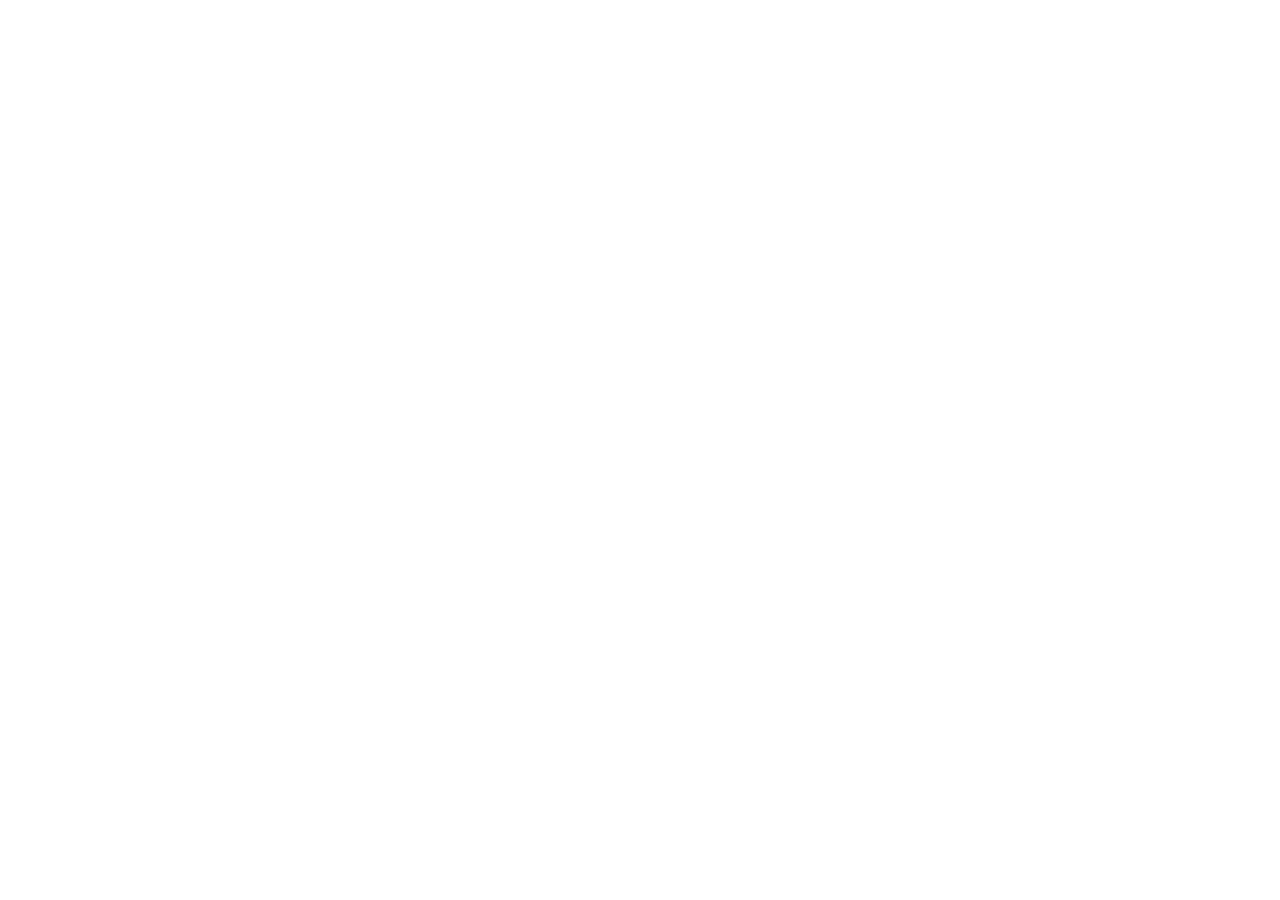
==== index.html @ b28509c6 "first steps" ====
<!DOCTYPE html>
<html lang="fr">
    <head>
        <meta charset="UTF-8">
        <meta name="viewport" content="width=device-width, initial-scale=1.0">
        <title>Frontend Project</title>

        <link rel="stylesheet" href="css/style.css">
    </head>

    <body>
        <main class="auth">

            <section class="auth__form">

            </section>



        </main>


        <script src="js/main.js"></script>
    </body>

</html>
---- css/style.css ----
* {
    margin: 0;
    padding : 0;
    box-sizing: border-box;
}

body {
    font-family: sans-serif;
    background-color: #fff;
    color: #000;
}
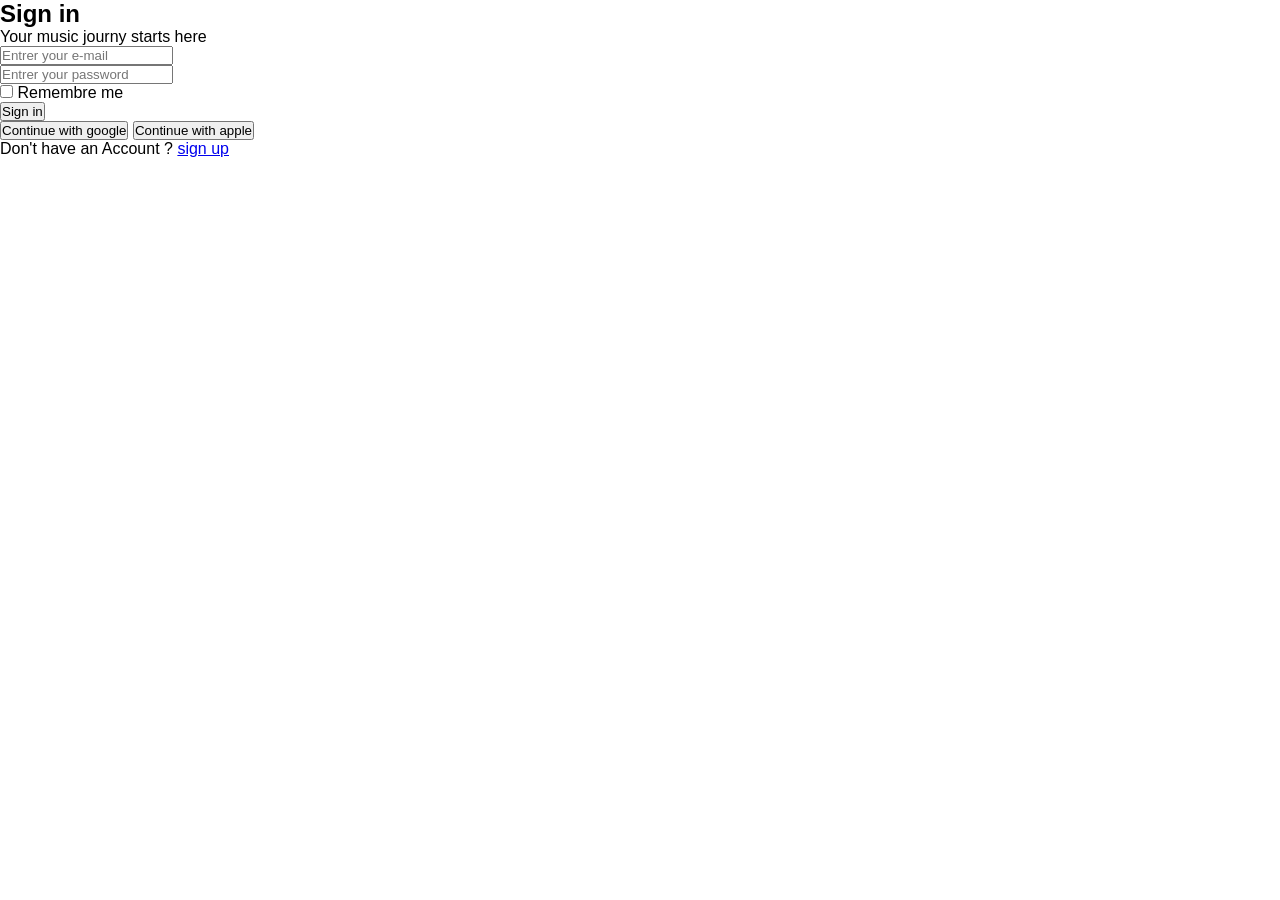
==== commit 3ac96e36: "sign in" ====
--- a/index.html
+++ b/index.html
@@ -12,7 +12,44 @@
         <main class="auth">
 
             <section class="auth__form">
+                <h1>Sign in</h1>
+                <p class="subtitle">Your music journy starts here</p>
 
+                <form>
+                    <div class="input-group">
+                        <input type="email" placeholder="Entrer your e-mail" required>
+                    </div>
+                    <div class="input-group">
+                        <input type="password" placeholder="Entrer your password" required>
+                    </div>
+                    <div class="options">
+                        <label>
+                            <input type="checkbox">
+                            Remembre me
+                        </label>
+                    </div>
+
+                    <button type="submit" class="btn primary">Sign in</button>
+
+                    <div class="separator"Or></div>
+
+                    <button type="button" class="btn google">
+                        Continue with google
+                    </button>
+
+                    <button type="button" class="btn apple">
+                        Continue with apple
+                    </button>
+                </form>
+                
+                <p class="redirect">
+                    Don't have an Account ? <a href="signup.html">sign up</a>
+                </p>
+
+            </section>
+
+            <section class="auth__image">
+                <img>
             </section>
 
 
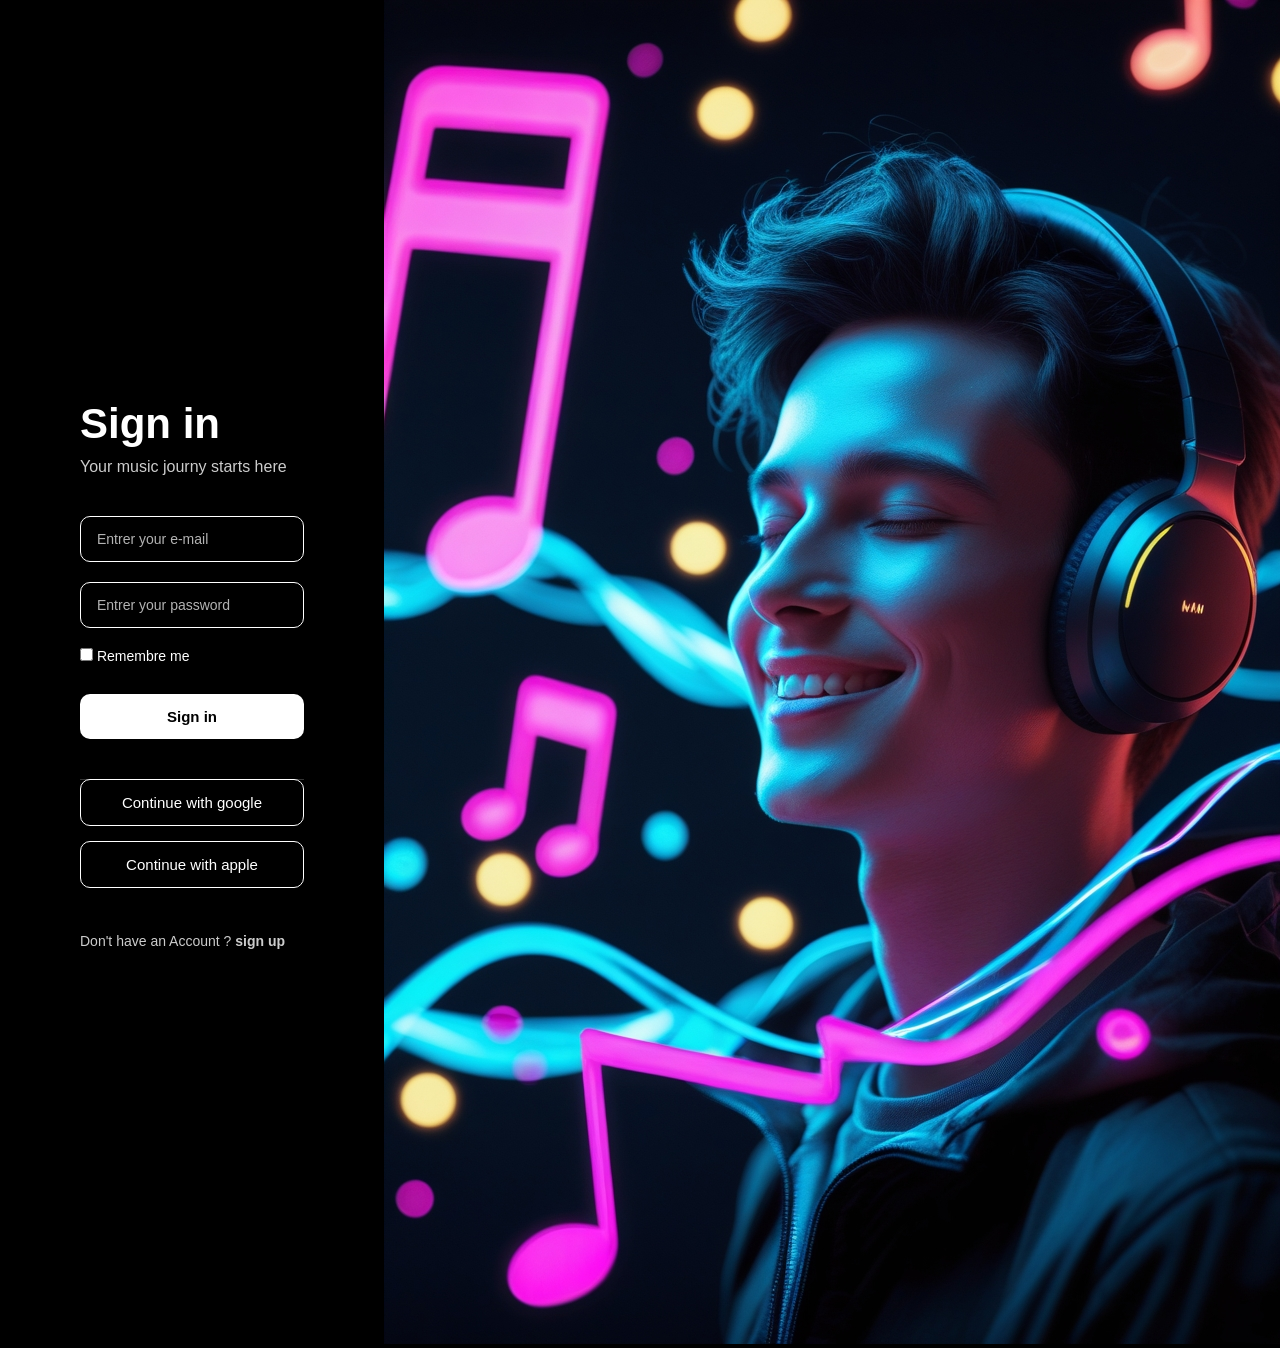
==== commit 9a63a986: "sign in" ====
--- a/index.html
+++ b/index.html
@@ -49,11 +49,8 @@
             </section>
 
             <section class="auth__image">
-                <img>
+                <img src="assets/images/signin.jpg" alt="Music illustration">
             </section>
-
-
-
         </main>
 
 
--- a/css/style.css
+++ b/css/style.css
@@ -7,7 +7,174 @@
 }
 
 body {
-    font-family: sans-serif;
-    background-color: #fff;
-    color: #000;
-}+    font-family: Arial, sans-serif;
+    background-color: #000;
+    color: #fff;
+}
+.auth {
+    display: flex;
+    min-height: 100vh;
+}
+
+.auth__form {
+    flex: 1;
+    padding: 80px;
+    display: flex;
+    flex-direction: column;
+    justify-content: center;
+}
+
+.auth__form h1 {
+    font-size: 42px;
+    margin-bottom: 10px;
+}
+
+.subtitle {
+    opacity: 0.8;
+    margin-bottom: 40px;
+}
+
+
+.auth__image {
+    flex: 1;
+}
+
+.auth__image {
+    width: 100;
+    height: 100;
+    object-fit: cover;
+}
+
+form {
+    width: 100%;
+    max-width: 420px;
+}
+
+.input-group {
+    margin-bottom: 20px;
+}
+
+.input-group  input {
+    width: 100%;
+    padding: 14px 16px;
+    background: transparent;
+    border : 1.5px solid #fff;
+    border-radius: 10px;
+    color: #fff;
+    font-size: 14px;
+    outline: none;
+}
+
+.input-group input::placeholder {
+    color: rgba(255, 255, 255, 0.7);
+}
+
+.input-group input:focus {
+    border-color: #ffffff;
+}
+
+.options {
+    margin-bottom: 30px;
+    font-size: 14px;
+}
+
+.options {
+    display:  flex;
+    align-items:  center;
+    gap: 8px;
+    cursor: pointer;
+}
+
+.btn {
+    width: 100%;
+    padding: 14px;
+    border-radius: 10px;
+    border : none;
+    font-size: 15px;
+    cursor: pointer;
+    margin-bottom: 15px;
+}
+
+.btn.primary {
+    background: #ffffff;
+    color : #000000;
+    font-weight: bold;
+}
+
+.btn.primary:hover {
+    opacity :0.9;
+}
+
+
+.separator {
+    text-align: center;
+    margin: 25px 0;
+    position: relative;
+    opacity: 0.7;
+}
+
+.separator::before,
+.separator::after {
+    content: "";
+    position: absolute;
+    top: 50%;
+    width: 40%;
+    height: 1px;
+    background: rgba(255, 255, 255, 0.3);
+}
+.separator::before {
+    left : 0;
+}
+
+.separator::after {
+    right: 0;
+}
+
+.btn.google,
+.btn.apple {
+    background: transparent;
+    color: #fff;
+    border: 1.5px solid #fff;
+    font-weight: 500;
+}
+
+
+.btn.google:hover,
+.btn.apple:hover {
+    background: rgba(255, 255, 255, 0.1);
+}
+
+.redirect {
+    margin-top: 30px;
+    font-size: 14px;
+    opacity: 0.8;
+}
+
+.redirect a {
+    color: #fff;
+    font-weight: bold;
+    text-decoration: none;
+}
+
+.redirect a:hover {
+    text-decoration: underline;
+}
+
+
+
+
+
+
+@media (max-width: 768px) {
+    .auth {
+        flex-direction: column;
+    }
+
+    .auth__image {
+        display: none;
+    }
+
+    .auth__form {
+        padding: 40px 20px;
+    }
+}
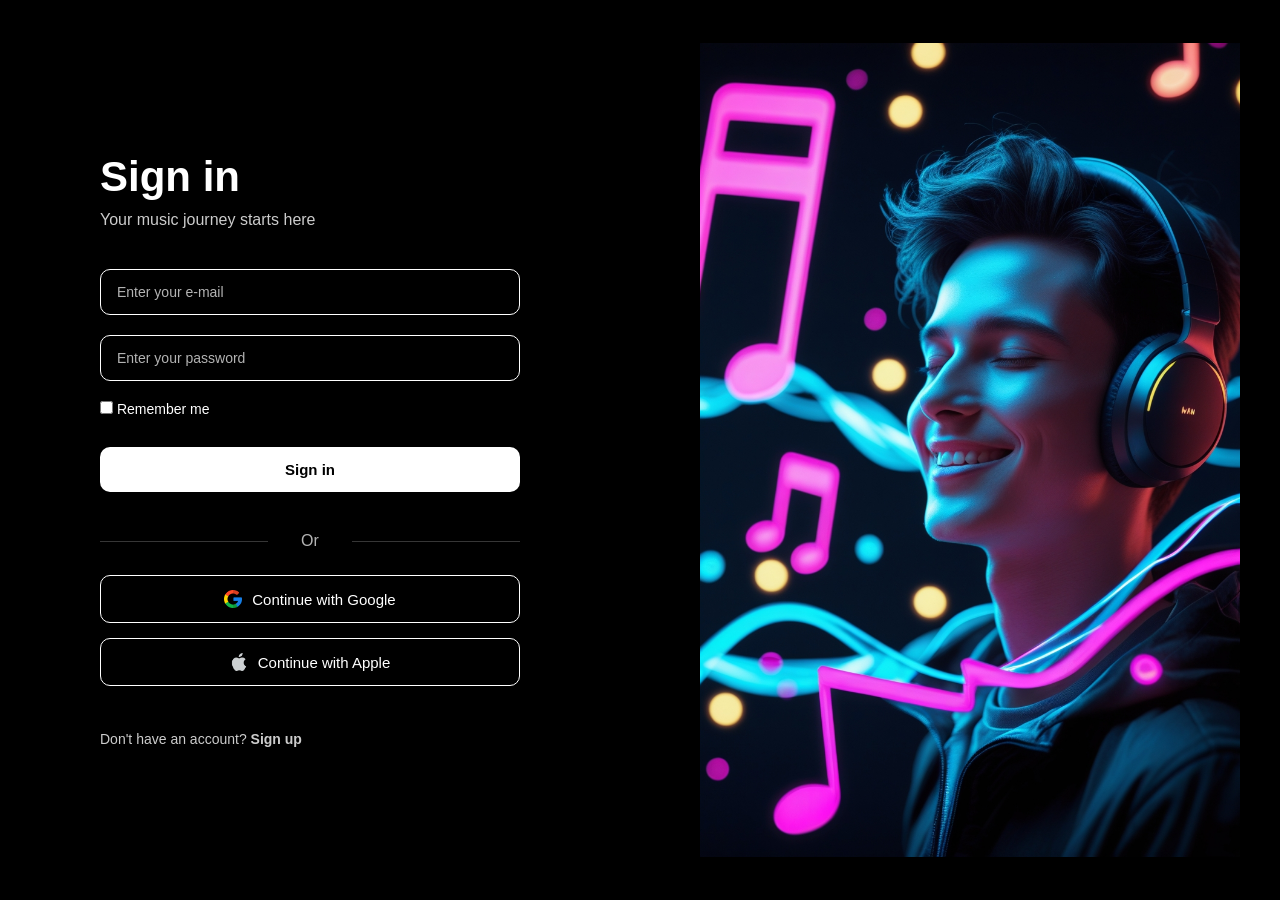
==== commit ddfdab38: "sign in and up" ====
--- a/index.html
+++ b/index.html
@@ -10,51 +10,59 @@
 
     <body>
         <main class="auth">
-
-            <section class="auth__form">
-                <h1>Sign in</h1>
-                <p class="subtitle">Your music journy starts here</p>
-
-                <form>
-                    <div class="input-group">
-                        <input type="email" placeholder="Entrer your e-mail" required>
-                    </div>
-                    <div class="input-group">
-                        <input type="password" placeholder="Entrer your password" required>
-                    </div>
-                    <div class="options">
-                        <label>
-                            <input type="checkbox">
-                            Remembre me
-                        </label>
-                    </div>
-
-                    <button type="submit" class="btn primary">Sign in</button>
-
-                    <div class="separator"Or></div>
-
-                    <button type="button" class="btn google">
-                        Continue with google
-                    </button>
-
-                    <button type="button" class="btn apple">
-                        Continue with apple
-                    </button>
-                </form>
-                
-                <p class="redirect">
-                    Don't have an Account ? <a href="signup.html">sign up</a>
-                </p>
-
-            </section>
-
-            <section class="auth__image">
-                <img src="assets/images/signin.jpg" alt="Music illustration">
-            </section>
+    
+            <div class="auth__container">
+    
+                <section class="auth__form">
+                    <h1>Sign in</h1>
+                    <p class="subtitle">Your music journey starts here</p>
+    
+                    <form>
+                        <div class="input-group">
+                            <input type="email" placeholder="Enter your e-mail" required>
+                        </div>
+    
+                        <div class="input-group">
+                            <input type="password" placeholder="Enter your password" required>
+                        </div>
+    
+                        <div class="options">
+                            <label>
+                                <input type="checkbox">
+                                Remember me
+                            </label>
+                        </div>
+    
+                        <button type="submit" class="btn primary">Sign in</button>
+    
+                        <div class="separator">Or</div>
+    
+                        <button type="button" class="btn google">
+                            <img src="assets/icones/google.png" alt="">
+                            Continue with Google
+                        </button>
+    
+                        <button type="button" class="btn apple">
+                            <img src="assets/icones/apple.png" alt="">
+                            Continue with Apple
+                        </button>
+                    </form>
+    
+                    <p class="redirect">
+                        Don't have an account? <a href="signup.html">Sign up</a>
+                    </p>
+                </section>
+    
+                <section class="auth__image">
+                    <img src="assets/images/signin.jpg" alt="">
+                </section>
+    
+            </div>
+    
         </main>
-
-
+    
         <script src="js/main.js"></script>
     </body>
+    
 
 </html>
--- a/css/style.css
+++ b/css/style.css
@@ -12,8 +12,10 @@
     color: #fff;
 }
 .auth {
-    display: flex;
     min-height: 100vh;
+    display: flex;
+    justify-content: center;
+    align-items: center;
 }
 
 .auth__form {
@@ -28,6 +30,34 @@
     font-size: 42px;
     margin-bottom: 10px;
 }
+
+.auth__container {
+    width: 100%;
+    max-width: 1200px;
+    min-height: 80vh;
+    display: flex;
+    background: #000;
+}
+
+.auth__form {
+    flex: 1;
+    padding: 80px 60px;
+    display: flex;
+    flex-direction: column;
+    justify-content: center;
+}
+
+
+.auth__image {
+    flex: 1;
+}
+
+.auth__image img {
+    width: 100%;
+    height: 100%;
+    object-fit: cover;
+}
+
 
 .subtitle {
     opacity: 0.8;
@@ -160,14 +190,28 @@
     text-decoration: underline;
 }
 
+.btn.google,
+.btn.apple {
+    display: flex;
+    align-items: center;
+    justify-content: center;
+    gap: 10px;
+}
+
+.btn img {
+    width: 18px;
+    height: 18px;
+}
 
 
 
 
 
 @media (max-width: 768px) {
-    .auth {
+    .auth__container {
         flex-direction: column;
+        max-width: 100%;
+        min-height: 100vh;
     }
 
     .auth__image {
@@ -178,3 +222,4 @@
         padding: 40px 20px;
     }
 }
+
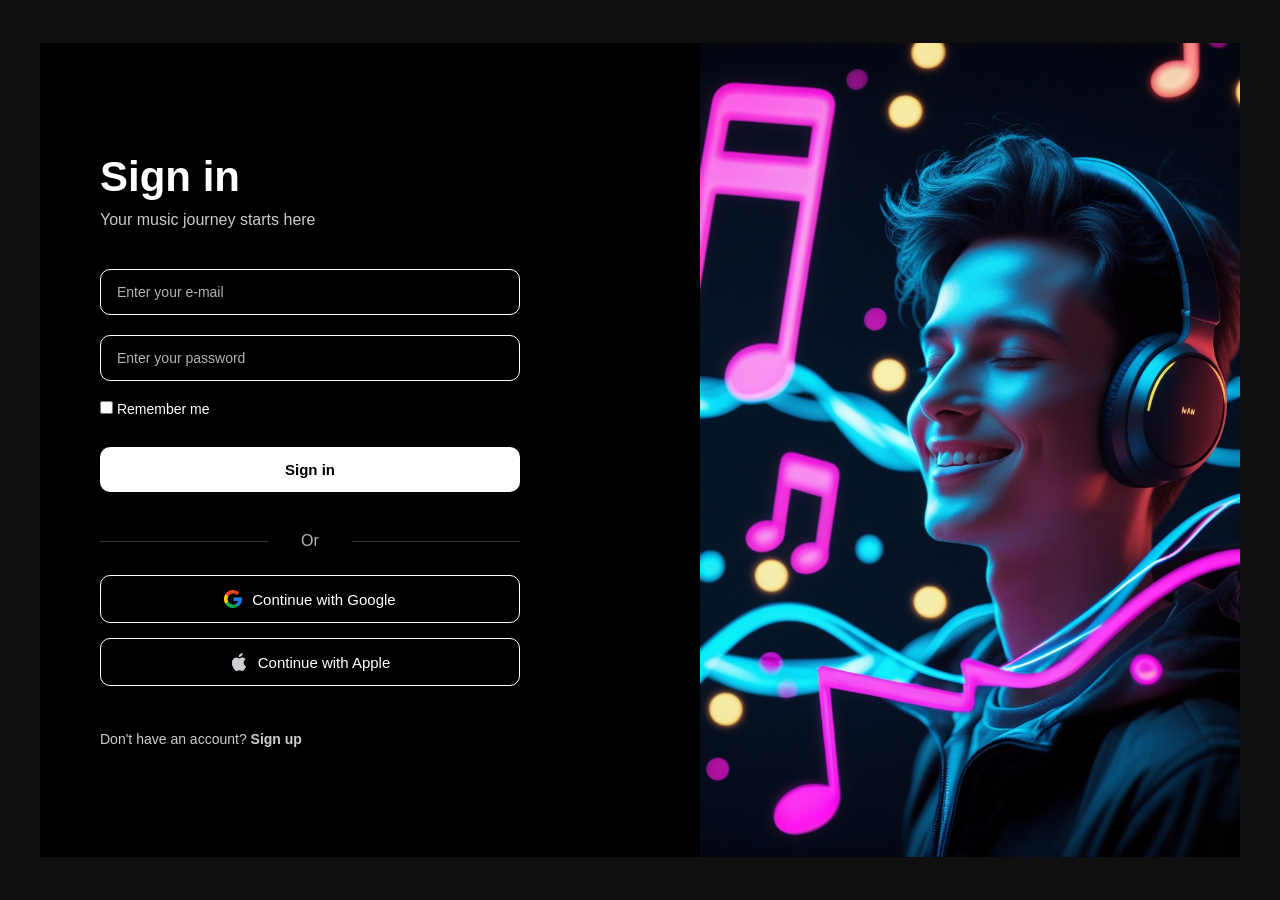
==== commit 979fca03: "step by step" ====
--- a/index.html
+++ b/index.html
@@ -47,7 +47,6 @@
                             Continue with Apple
                         </button>
                     </form>
-    
                     <p class="redirect">
                         Don't have an account? <a href="signup.html">Sign up</a>
                     </p>
--- a/css/style.css
+++ b/css/style.css
@@ -203,8 +203,130 @@
     height: 18px;
 }
 
-
-
+/* ===== NAVBAR ===== */
+.navbar {
+    height: 70px;
+    background: #000;
+    display: flex;
+    align-items: center;
+    justify-content: space-between;
+    padding: 0 40px;
+    border-bottom: 1px solid rgba(255,255,255,0.1);
+}
+
+.navbar__logo {
+    font-weight: bold;
+    font-size: 20px;
+}
+
+.navbar__menu {
+    display: flex;
+    gap: 30px;
+}
+
+.navbar__menu a {
+    color: rgba(255,255,255,0.7);
+    text-decoration: none;
+    font-size: 14px;
+}
+
+.navbar__menu a.active,
+.navbar__menu a:hover {
+    color: #fff;
+}
+
+.navbar__profile img {
+    width: 36px;
+    height: 36px;
+    border-radius: 50%;
+}
+
+/* ===== PAGE ===== */
+.page {
+    padding: 40px;
+}
+
+
+/* RESET */
+* {
+    margin: 0;
+    padding: 0;
+    box-sizing: border-box;
+    font-family: Arial, sans-serif;
+}
+
+body {
+    background-color: #0f0f0f;
+    color: #fff;
+}
+
+/* NAVBAR */
+.navbar {
+    height: 70px;
+    background: #111;
+    display: flex;
+    align-items: center;
+    justify-content: space-between;
+    padding: 0 30px;
+}
+
+.navbar__menu a {
+    margin: 0 10px;
+    text-decoration: none;
+    color: #aaa;
+}
+
+.navbar__menu a.active {
+    color: #fff;
+    font-weight: bold;
+}
+
+.navbar__profile img {
+    width: 40px;
+    height: 40px;
+    border-radius: 50%;
+}
+
+/* MAIN PAGE */
+.page {
+    padding: 30px;
+}
+
+/* HERO */
+.hero {
+    background: linear-gradient(135deg, #7b2cff, #ff2c78);
+    padding: 60px;
+    border-radius: 20px;
+    margin-bottom: 40px;
+}
+
+.hero h1 {
+    font-size: 36px;
+    margin-bottom: 10px;
+}
+
+/* SECTIONS */
+.section {
+    margin-bottom: 40px;
+}
+
+.section h2 {
+    margin-bottom: 20px;
+}
+
+/* CARDS */
+.cards {
+    display: flex;
+    gap: 20px;
+}
+
+.card {
+    background: #1c1c1c;
+    padding: 20px;
+    border-radius: 15px;
+    width: 150px;
+    text-align: center;
+}
 
 
 @media (max-width: 768px) {
@@ -223,3 +345,8 @@
     }
 }
 
+@media (max-width: 768px) {
+    .navbar__menu {
+        display: none;
+    }
+}
